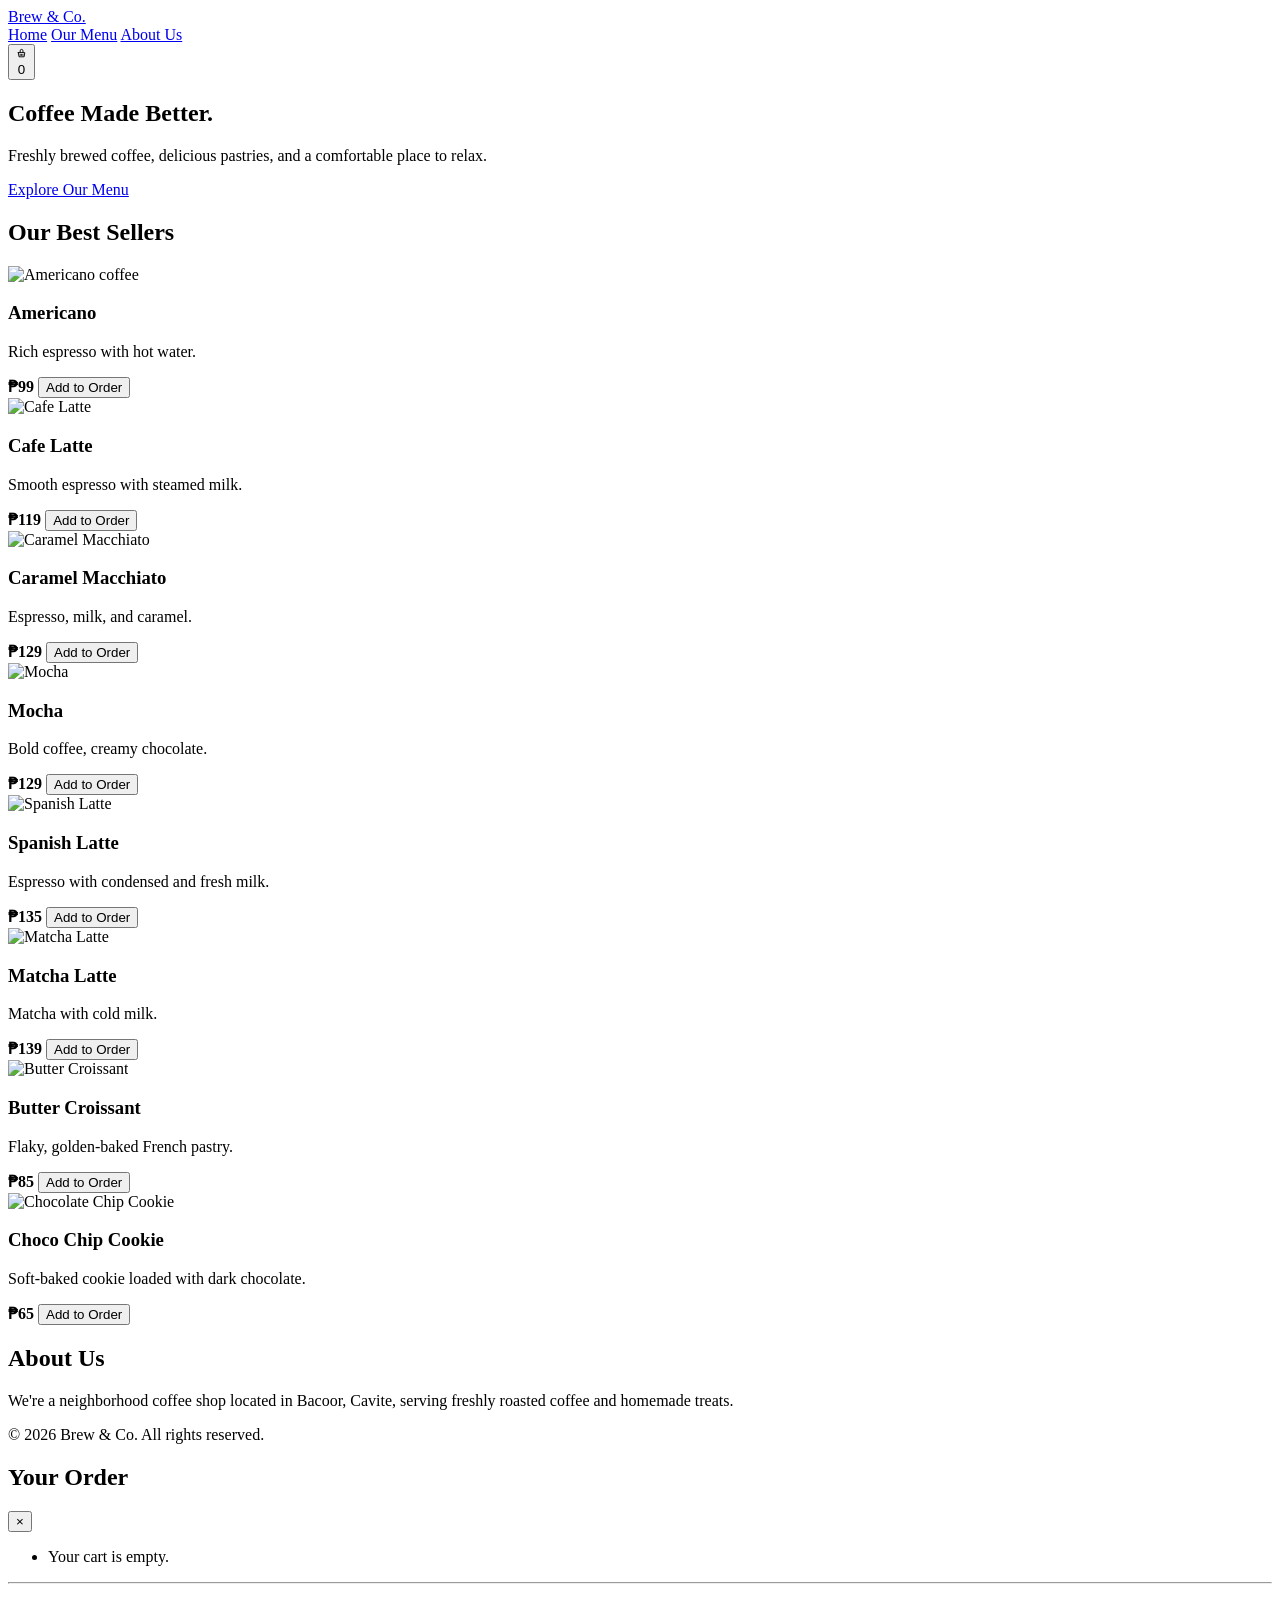
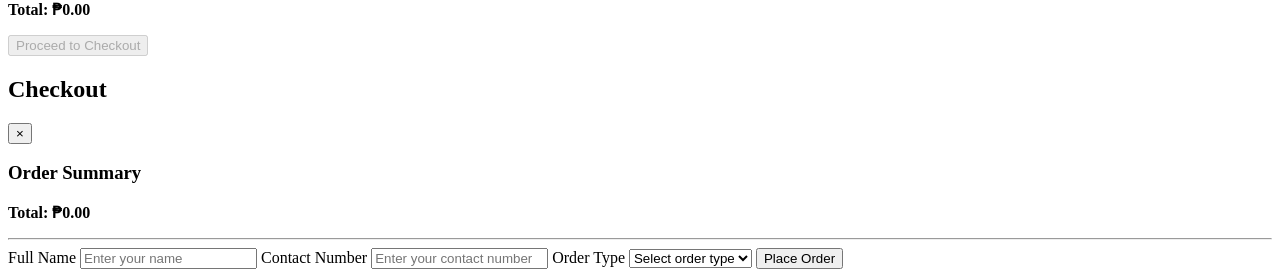
==== Brew-and-Co.html @ 28330fa9 "Update and rename index.html to Brew-and-Co.html" ====
<!DOCTYPE html>
<html lang="en">
<head>
    <meta charset="UTF-8">
    <meta name="viewport" content="width=device-width, initial-scale=1.0">
    <title>Brew &amp; Co.</title>
    <link rel="stylesheet" href="brewandcompany.css">
</head>
<body>

<header>
    <nav>
        <a href="#home" class="brand">Brew &amp; Co.</a>

        <div class="nav-links">
            <a href="#home">Home</a>
            <a href="#menu">Our Menu</a>
            <a href="#about">About Us</a>
        </div>

        <button type="button" id="header-cart-btn" class="cart-btn"
                onclick="openCart()" aria-label="Open shopping basket">
            <svg class="cart-icon" viewBox="0 0 24 24" fill="none"
                 stroke="currentColor" stroke-width="2"
                 stroke-linecap="round" stroke-linejoin="round"
                 aria-hidden="true">
                <path d="M5 10h14l-1.5 9h-11L5 10z"></path>
                <path d="M9 10V6a3 3 0 0 1 6 0v4"></path>
                <line x1="9" y1="14" x2="9" y2="16"></line>
                <line x1="12" y1="14" x2="12" y2="16"></line>
                <line x1="15" y1="14" x2="15" y2="16"></line>
            </svg>
            <span id="item-count" class="cart-badge hidden">0</span>
        </button>
    </nav>
</header>

<section id="home" class="hero">
    <div class="hero-content">
        <h1>Coffee Made Better.</h1>
        <p>Freshly brewed coffee, delicious pastries, and a comfortable place to relax.</p>
        <div class="hero-actions">
            <a href="#menu" class="hero-btn">Explore Our Menu</a>
        </div>
    </div>
</section>

<section id="menu" class="menu-section">
    <h2>Our Best Sellers</h2>

    <div class="menu-grid">

        <div class="menu-card">
            <img src="https://images.unsplash.com/photo-1514432324607-a09d9b4aefdd?auto=format&fit=crop&w=500&q=80"
                 alt="Americano coffee">
            <h3>Americano</h3>
            <p>Rich espresso with hot water.</p>
            <div class="price-row">
                <strong>₱99</strong>
                <button type="button" onclick="addToOrder('Americano', 99)">Add to Order</button>
            </div>
        </div>

        <div class="menu-card">
            <img src="https://images.unsplash.com/photo-1461023058943-07fcbe16d735?auto=format&fit=crop&w=500&q=80"
                 alt="Cafe Latte">
            <h3>Cafe Latte</h3>
            <p>Smooth espresso with steamed milk.</p>
            <div class="price-row">
                <strong>₱119</strong>
                <button type="button" onclick="addToOrder('Cafe Latte', 119)">Add to Order</button>
            </div>
        </div>

        <div class="menu-card">
            <img src="https://images.unsplash.com/photo-1578314675249-a6910f80cc4e?auto=format&fit=crop&w=500&q=80"
                 alt="Caramel Macchiato">
            <h3>Caramel Macchiato</h3>
            <p>Espresso, milk, and caramel.</p>
            <div class="price-row">
                <strong>₱129</strong>
                <button type="button" onclick="addToOrder('Caramel Macchiato', 129)">Add to Order</button>
            </div>
        </div>

        <div class="menu-card">
            <img src="https://images.unsplash.com/photo-1570968915860-54d5c301fa9f?auto=format&fit=crop&w=500&q=80"
                 alt="Mocha">
            <h3>Mocha</h3>
            <p>Bold coffee, creamy chocolate.</p>
            <div class="price-row">
                <strong>₱129</strong>
                <button type="button" onclick="addToOrder('Mocha', 129)">Add to Order</button>
            </div>
        </div>

        <div class="menu-card">
            <img src="https://images.unsplash.com/photo-1572442388796-11668a67e53d?auto=format&fit=crop&w=500&q=80"
                 alt="Spanish Latte">
            <h3>Spanish Latte</h3>
            <p>Espresso with condensed and fresh milk.</p>
            <div class="price-row">
                <strong>₱135</strong>
                <button type="button" onclick="addToOrder('Spanish Latte', 135)">Add to Order</button>
            </div>
        </div>

        <div class="menu-card">
            <img src="https://images.unsplash.com/photo-1515823064-d6e0c04616a7?auto=format&fit=crop&w=500&q=80"
                 alt="Matcha Latte">
            <h3>Matcha Latte</h3>
            <p>Matcha with cold milk.</p>
            <div class="price-row">
                <strong>₱139</strong>
                <button type="button" onclick="addToOrder('Matcha Latte', 139)">Add to Order</button>
            </div>
        </div>

        <div class="menu-card">
            <img src="https://images.unsplash.com/photo-1555507036-ab1f4038808a?auto=format&fit=crop&w=500&q=80"
                 alt="Butter Croissant">
            <h3>Butter Croissant</h3>
            <p>Flaky, golden-baked French pastry.</p>
            <div class="price-row">
                <strong>₱85</strong>
                <button type="button" onclick="addToOrder('Butter Croissant', 85)">Add to Order</button>
            </div>
        </div>

        <div class="menu-card">
            <img src="https://images.unsplash.com/photo-1499636136210-6f4ee915583e?auto=format&fit=crop&w=500&q=80"
                 alt="Chocolate Chip Cookie">
            <h3>Choco Chip Cookie</h3>
            <p>Soft-baked cookie loaded with dark chocolate.</p>
            <div class="price-row">
                <strong>₱65</strong>
                <button type="button" onclick="addToOrder('Choco Chip Cookie', 65)">Add to Order</button>
            </div>
        </div>

    </div>
</section>

<section id="about" class="about-section">
    <h2>About Us</h2>
    <p>We're a neighborhood coffee shop located in Bacoor, Cavite, serving freshly roasted coffee and homemade treats.</p>
</section>

<footer>
    <p>&copy; 2026 Brew &amp; Co. All rights reserved.</p>
</footer>

<!-- Cart Backdrop -->
<div id="cart-backdrop" class="cart-backdrop" onclick="closeCart()"></div>

<!-- Cart Drawer -->
<aside id="cart-drawer" class="cart-drawer" aria-hidden="true">
    <div class="cart-drawer-header">
        <h2>Your Order</h2>
        <button type="button" class="close-cart-btn"
                onclick="closeCart()" aria-label="Close cart">&times;</button>
    </div>

    <div class="cart-drawer-body">
        <ul id="cart-list">
            <li class="empty-msg">Your cart is empty.</li>
        </ul>

        <hr class="divider">

        <p class="total-line">
            <strong>Total: ₱<span id="total-price">0.00</span></strong>
        </p>

        <button type="button" id="proceed-checkout-btn"
                class="proceed-checkout-btn"
                onclick="openCheckout()" disabled>
            Proceed to Checkout
        </button>
    </div>
</aside>

<!-- Separate Checkout Modal -->
<div id="checkout-modal" class="checkout-modal" aria-hidden="true">
    <div class="checkout-box">
        <div class="checkout-header">
            <h2>Checkout</h2>
            <button type="button" class="close-checkout-btn"
                    onclick="closeCheckout()" aria-label="Close checkout">&times;</button>
        </div>

        <div class="checkout-body">
            <h3>Order Summary</h3>
            <ul id="checkout-summary"></ul>

            <p class="checkout-total">
                <strong>Total: ₱<span id="checkout-total">0.00</span></strong>
            </p>

            <hr class="divider">

            <form id="checkout-form" onsubmit="placeOrder(event)">
                <label for="full-name">Full Name</label>
                <input type="text" id="full-name" name="full-name"
                       placeholder="Enter your name" required>

                <label for="contact-number">Contact Number</label>
                <input type="tel" id="contact-number" name="contact-number"
                       placeholder="Enter your contact number" required>

                <label for="order-type">Order Type</label>
                <select id="order-type" name="order-type" required>
                    <option value="" disabled selected>Select order type</option>
                    <option value="Dine-in">Dine-in</option>
                    <option value="Pick-up">Pick-up</option>
                    <option value="Delivery">Delivery</option>
                </select>

                <button type="submit" class="place-order-btn">Place Order</button>
            </form>
        </div>
    </div>
</div>

<script src="brewandcoscript.js"></script>
</body>
</html>


<script src="script.js"></script>
    
</body>
</html>
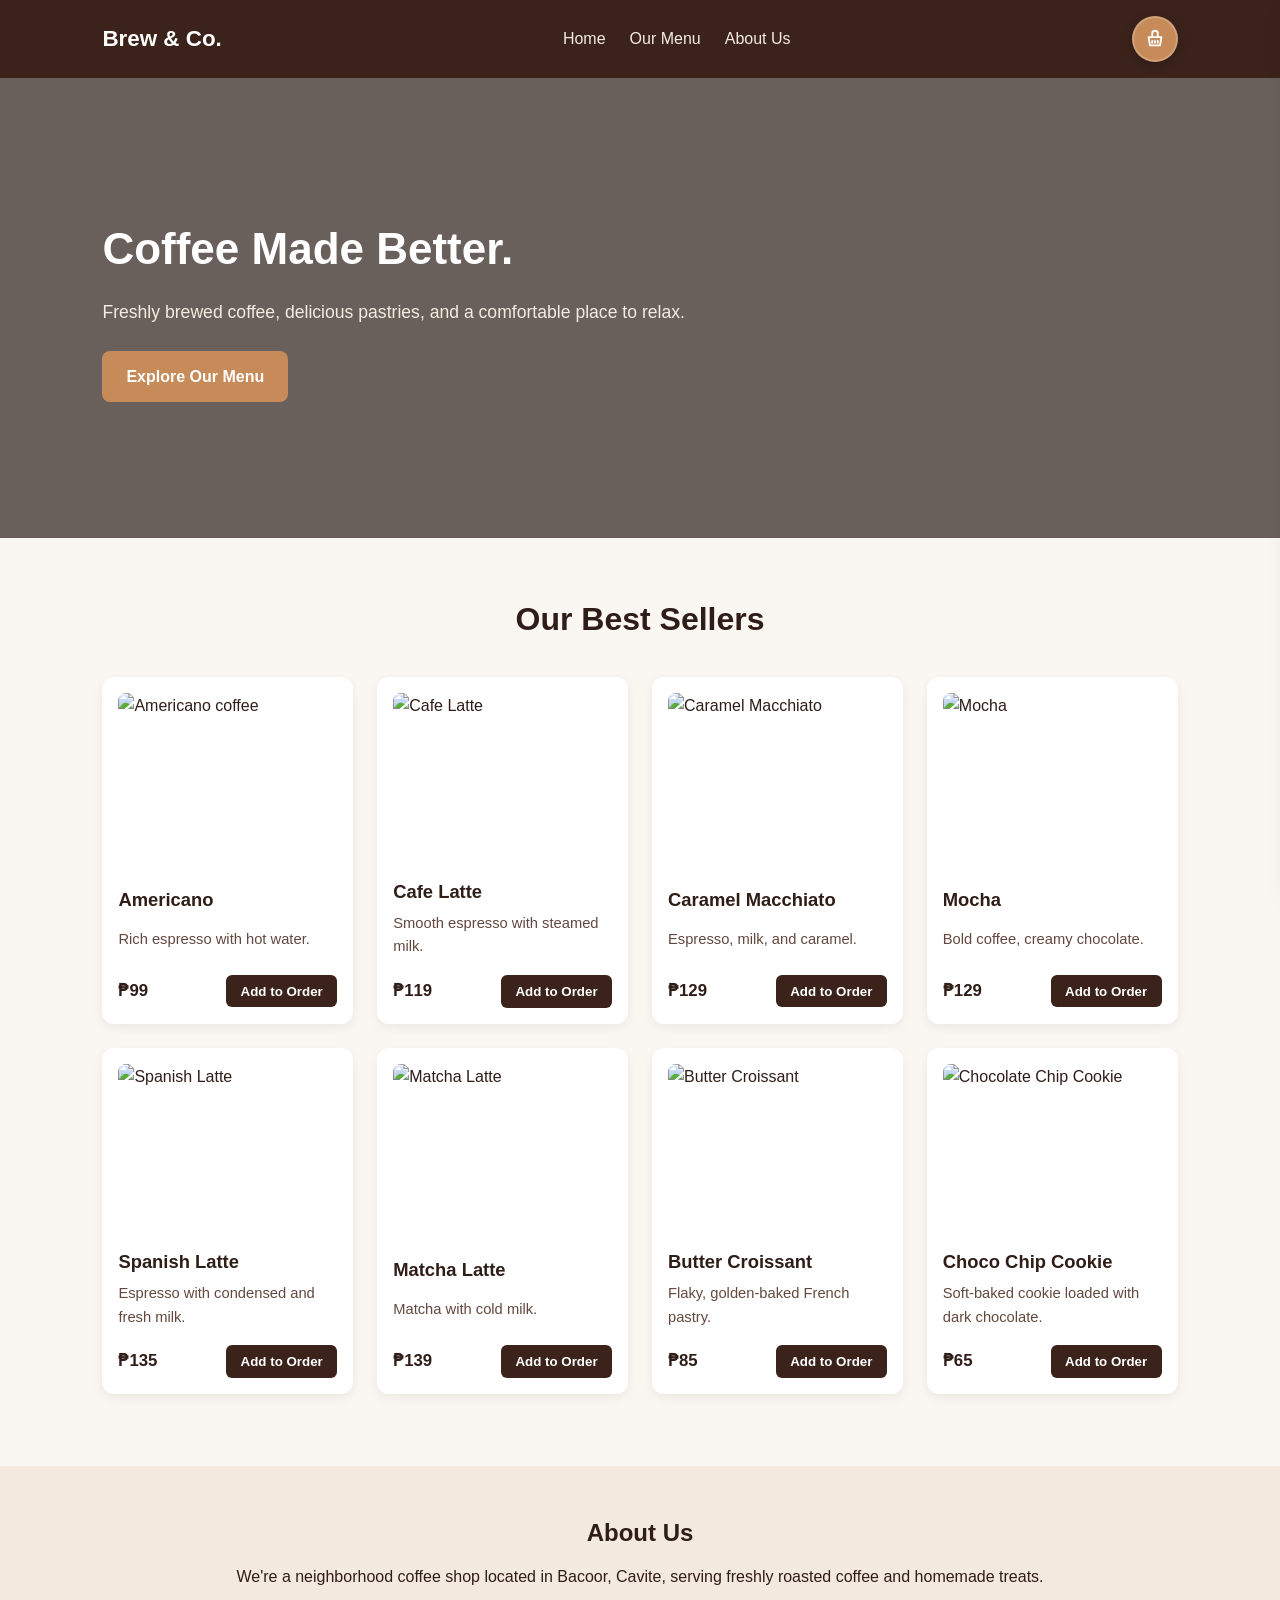
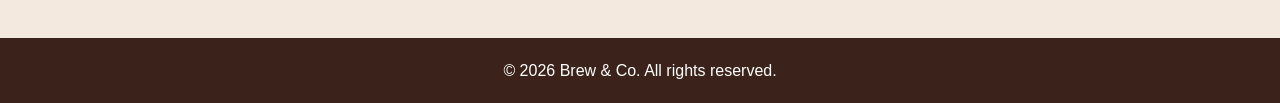
==== commit 0f4aba16: "Update Brew-and-Co.html" ====
--- a/Brew-and-Co.html
+++ b/Brew-and-Co.html
@@ -5,7 +5,7 @@
     <meta charset="UTF-8">
     <meta name="viewport" content="width=device-width, initial-scale=1.0">
     <title>Brew &amp; Co.</title>
-    <link rel="stylesheet" href="brewandcompany.css">
+    <link rel="stylesheet" href="Brewandco.css">
 </head>
 <body>
 
--- a/Brewandco.css
+++ b/Brewandco.css
@@ -0,0 +1,564 @@
+* {
+    box-sizing: border-box;
+    margin: 0;
+    padding: 0;
+}
+
+html {
+    scroll-behavior: smooth;
+}
+
+body {
+    font-family: Arial, sans-serif;
+    background-color: #faf6f2;
+    color: #2f1d18;
+    line-height: 1.6;
+}
+
+/* Header */
+header {
+    background-color: #3b231b;
+    color: #fff;
+    padding: 1rem 8%;
+    position: sticky;
+    top: 0;
+    z-index: 100;
+}
+
+nav {
+    display: flex;
+    align-items: center;
+    justify-content: space-between;
+    gap: 1rem;
+    flex-wrap: wrap;
+}
+
+.brand {
+    color: #fff;
+    text-decoration: none;
+    font-size: 1.4rem;
+    font-weight: bold;
+}
+
+.nav-links {
+    display: flex;
+    gap: 1.5rem;
+}
+
+.nav-links a {
+    color: #f5ebe0;
+    text-decoration: none;
+    font-weight: 500;
+}
+
+.nav-links a:hover {
+    color: #e6b88a;
+}
+
+/* Cart button */
+.cart-btn {
+    position: relative;
+    display: inline-flex;
+    align-items: center;
+    justify-content: center;
+    width: 46px;
+    height: 46px;
+    background-color: #c68b59;
+    color: #fff;
+    border: 2px solid rgba(255,255,255,0.2);
+    border-radius: 50%;
+    cursor: pointer;
+    box-shadow: 0 3px 10px rgba(0,0,0,0.25);
+    transition: transform 0.2s ease, background-color 0.2s ease;
+}
+
+.cart-btn:hover {
+    background-color: #b07645;
+    transform: scale(1.06);
+}
+
+.cart-btn:active {
+    transform: scale(0.98);
+}
+
+.cart-btn.pulse {
+    animation: basketBounce 0.55s ease;
+}
+
+@keyframes basketBounce {
+    0% { transform: scale(1); }
+    35% { transform: scale(1.22); }
+    65% { transform: scale(0.95); }
+    100% { transform: scale(1); }
+}
+
+.cart-icon {
+    width: 22px;
+    height: 22px;
+}
+
+.cart-badge {
+    position: absolute;
+    top: -5px;
+    right: -5px;
+    background-color: #e53935;
+    color: #fff;
+    min-width: 21px;
+    height: 21px;
+    padding: 0 5px;
+    border-radius: 999px;
+    border: 2px solid #3b231b;
+    display: inline-flex;
+    align-items: center;
+    justify-content: center;
+    font-size: 0.75rem;
+    font-weight: bold;
+    line-height: 1;
+}
+
+.cart-badge.hidden {
+    display: none;
+}
+
+/* Hero */
+.hero {
+    position: relative;
+    min-height: 460px;
+    display: flex;
+    align-items: center;
+    justify-content: flex-start;
+    padding: 4rem 8%;
+    background-image:
+        linear-gradient(rgba(28,15,10,0.65), rgba(28,15,10,0.65)),
+        url("https://images.unsplash.com/photo-1554118811-1e0d58224f24?auto=format&fit=crop&w=1400&q=80");
+    background-size: cover;
+    background-position: center;
+    background-repeat: no-repeat;
+    color: #fff;
+}
+
+.hero-content {
+    max-width: 600px;
+    position: relative;
+    z-index: 1;
+}
+
+.hero-content h1 {
+    font-size: 2.75rem;
+    margin-bottom: 0.85rem;
+    color: #fff;
+}
+
+.hero-content p {
+    font-size: 1.1rem;
+    color: #f5ebe0;
+}
+
+.hero-actions {
+    margin-top: 1.6rem;
+}
+
+.hero-btn {
+    display: inline-block;
+    padding: 0.8rem 1.5rem;
+    background-color: #c68b59;
+    color: #fff;
+    text-decoration: none;
+    border-radius: 8px;
+    font-weight: bold;
+}
+
+.hero-btn:hover {
+    background-color: #a87143;
+}
+
+/* Menu */
+.menu-section {
+    padding: 3.5rem 8%;
+}
+
+.menu-section h2 {
+    text-align: center;
+    font-size: 2rem;
+    margin-bottom: 2rem;
+}
+
+.menu-grid {
+    display: grid;
+    grid-template-columns: repeat(auto-fit, minmax(230px, 1fr));
+    gap: 1.5rem;
+}
+
+.menu-card {
+    background-color: #fff;
+    border-radius: 12px;
+    padding: 1rem;
+    box-shadow: 0 4px 12px rgba(0,0,0,0.06);
+    display: flex;
+    flex-direction: column;
+    justify-content: space-between;
+}
+
+.menu-card img {
+    width: 100%;
+    height: 170px;
+    object-fit: cover;
+    border-radius: 8px;
+    margin-bottom: 0.85rem;
+}
+
+.menu-card h3 {
+    font-size: 1.15rem;
+    margin-bottom: 0.35rem;
+}
+
+.menu-card p {
+    font-size: 0.92rem;
+    color: #63483f;
+    margin-bottom: 1rem;
+}
+
+.price-row {
+    display: flex;
+    align-items: center;
+    justify-content: space-between;
+    gap: 0.5rem;
+}
+
+.price-row strong {
+    font-size: 1.05rem;
+}
+
+.price-row button {
+    background-color: #3b231b;
+    color: #fff;
+    border: none;
+    padding: 0.55rem 0.9rem;
+    border-radius: 6px;
+    cursor: pointer;
+    font-weight: bold;
+}
+
+.price-row button:hover {
+    background-color: #c68b59;
+}
+
+/* Cart Drawer */
+.cart-backdrop {
+    position: fixed;
+    inset: 0;
+    background-color: rgba(0,0,0,0.5);
+    opacity: 0;
+    visibility: hidden;
+    transition: opacity 0.25s ease;
+    z-index: 200;
+}
+
+.cart-backdrop.open {
+    opacity: 1;
+    visibility: visible;
+}
+
+.cart-drawer {
+    position: fixed;
+    top: 0;
+    right: -420px;
+    width: 100%;
+    max-width: 400px;
+    height: 100vh;
+    background-color: #fff;
+    box-shadow: -6px 0 24px rgba(0,0,0,0.18);
+    transition: right 0.3s ease;
+    z-index: 201;
+    display: flex;
+    flex-direction: column;
+}
+
+.cart-drawer.open {
+    right: 0;
+}
+
+.cart-drawer-header {
+    display: flex;
+    align-items: center;
+    justify-content: space-between;
+    padding: 1.25rem 1.5rem;
+    background-color: #3b231b;
+    color: #fff;
+}
+
+.close-cart-btn {
+    background: none;
+    border: none;
+    color: #fff;
+    font-size: 1.8rem;
+    line-height: 1;
+    cursor: pointer;
+}
+
+.cart-drawer-body {
+    padding: 1.5rem;
+    overflow-y: auto;
+    flex: 1;
+}
+
+/* Cart items */
+#cart-list {
+    list-style: none;
+}
+
+#cart-list li {
+    display: flex;
+    flex-direction: column;
+    align-items: stretch;
+    gap: 0.75rem;
+    padding: 1rem 0;
+    border-bottom: 1px solid #eee4da;
+}
+
+#cart-list .empty-msg {
+    display: block;
+    font-size: 0.95rem;
+}
+
+.cart-item-info {
+    display: flex;
+    justify-content: space-between;
+    align-items: center;
+    gap: 0.5rem;
+    font-weight: bold;
+}
+
+.cart-item-controls {
+    display: flex;
+    align-items: center;
+    justify-content: space-between;
+    gap: 0.5rem;
+}
+
+.quantity-controls {
+    display: flex;
+    align-items: center;
+    gap: 0.75rem;
+}
+
+.quantity-btn {
+    width: 32px;
+    height: 32px;
+    border: none;
+    border-radius: 6px;
+    background-color: #3b231b;
+    color: #fff;
+    font-size: 1.2rem;
+    font-weight: bold;
+    cursor: pointer;
+}
+
+.quantity-btn:hover {
+    background-color: #c68b59;
+}
+
+.quantity-number {
+    min-width: 20px;
+    text-align: center;
+    font-weight: bold;
+}
+
+.remove-btn {
+    background-color: #b83b2b;
+    color: #fff;
+    border: none;
+    padding: 0.45rem 0.75rem;
+    border-radius: 6px;
+    cursor: pointer;
+    font-size: 0.85rem;
+}
+
+.remove-btn:hover {
+    background-color: #922d22;
+}
+
+.divider {
+    margin: 1rem 0;
+    border: none;
+    border-top: 1px solid #dfd3c7;
+}
+
+.total-line {
+    font-size: 1.15rem;
+    text-align: right;
+}
+
+/* Proceed to Checkout */
+.proceed-checkout-btn {
+    width: 100%;
+    margin-top: 1.5rem;
+    padding: 0.9rem;
+    background-color: #c68b59;
+    color: #fff;
+    border: none;
+    border-radius: 8px;
+    font-size: 1rem;
+    font-weight: bold;
+    cursor: pointer;
+}
+
+.proceed-checkout-btn:hover:not(:disabled) {
+    background-color: #a87143;
+}
+
+.proceed-checkout-btn:disabled {
+    background-color: #ccc;
+    cursor: not-allowed;
+}
+
+/* Checkout Modal */
+.checkout-modal {
+    position: fixed;
+    inset: 0;
+    background-color: rgba(0,0,0,0.65);
+    display: none;
+    align-items: center;
+    justify-content: center;
+    padding: 1rem;
+    z-index: 300;
+}
+
+.checkout-modal.open {
+    display: flex;
+}
+
+.checkout-box {
+    width: 100%;
+    max-width: 500px;
+    max-height: 90vh;
+    overflow-y: auto;
+    background-color: #fff;
+    border-radius: 12px;
+    box-shadow: 0 8px 30px rgba(0,0,0,0.25);
+}
+
+.checkout-header {
+    display: flex;
+    align-items: center;
+    justify-content: space-between;
+    padding: 1.25rem 1.5rem;
+    background-color: #3b231b;
+    color: #fff;
+}
+
+.close-checkout-btn {
+    background: none;
+    border: none;
+    color: #fff;
+    font-size: 1.8rem;
+    cursor: pointer;
+}
+
+.checkout-body {
+    padding: 1.5rem;
+}
+
+.checkout-body h3 {
+    margin-bottom: 1rem;
+}
+
+#checkout-summary {
+    list-style: none;
+    margin-bottom: 1rem;
+}
+
+#checkout-summary li {
+    display: flex;
+    justify-content: space-between;
+    gap: 1rem;
+    padding: 0.5rem 0;
+    border-bottom: 1px solid #eee4da;
+}
+
+.checkout-total {
+    text-align: right;
+    font-size: 1.15rem;
+    margin-top: 1rem;
+}
+
+/* Checkout Form */
+#checkout-form {
+    display: flex;
+    flex-direction: column;
+    gap: 0.75rem;
+}
+
+#checkout-form label {
+    font-weight: bold;
+    font-size: 0.9rem;
+}
+
+#checkout-form input,
+#checkout-form select {
+    padding: 0.75rem;
+    border: 1px solid #cbb9a8;
+    border-radius: 8px;
+    font-size: 1rem;
+}
+
+.place-order-btn {
+    margin-top: 0.75rem;
+    padding: 0.9rem;
+    background-color: #3b231b;
+    color: #fff;
+    border: none;
+    border-radius: 8px;
+    font-size: 1rem;
+    font-weight: bold;
+    cursor: pointer;
+}
+
+.place-order-btn:hover {
+    background-color: #c68b59;
+}
+
+/* About and Footer */
+.about-section {
+    text-align: center;
+    padding: 3rem 8%;
+    background-color: #f3e9df;
+    margin-top: 1rem;
+}
+
+.about-section h2 {
+    margin-bottom: 0.75rem;
+}
+
+footer {
+    background-color: #3b231b;
+    color: #fff;
+    text-align: center;
+    padding: 1.25rem;
+}
+
+/* Responsive */
+@media (max-width: 600px) {
+    .hero {
+        min-height: 380px;
+        padding: 3rem 6%;
+    }
+
+    .hero-content h1 {
+        font-size: 2rem;
+    }
+
+    .nav-links {
+        gap: 0.8rem;
+    }
+}
+
+@media (max-width: 500px) {
+    .checkout-box {
+        max-height: 95vh;
+    }
+
+    .checkout-body {
+        padding: 1rem;
+    }
+}
